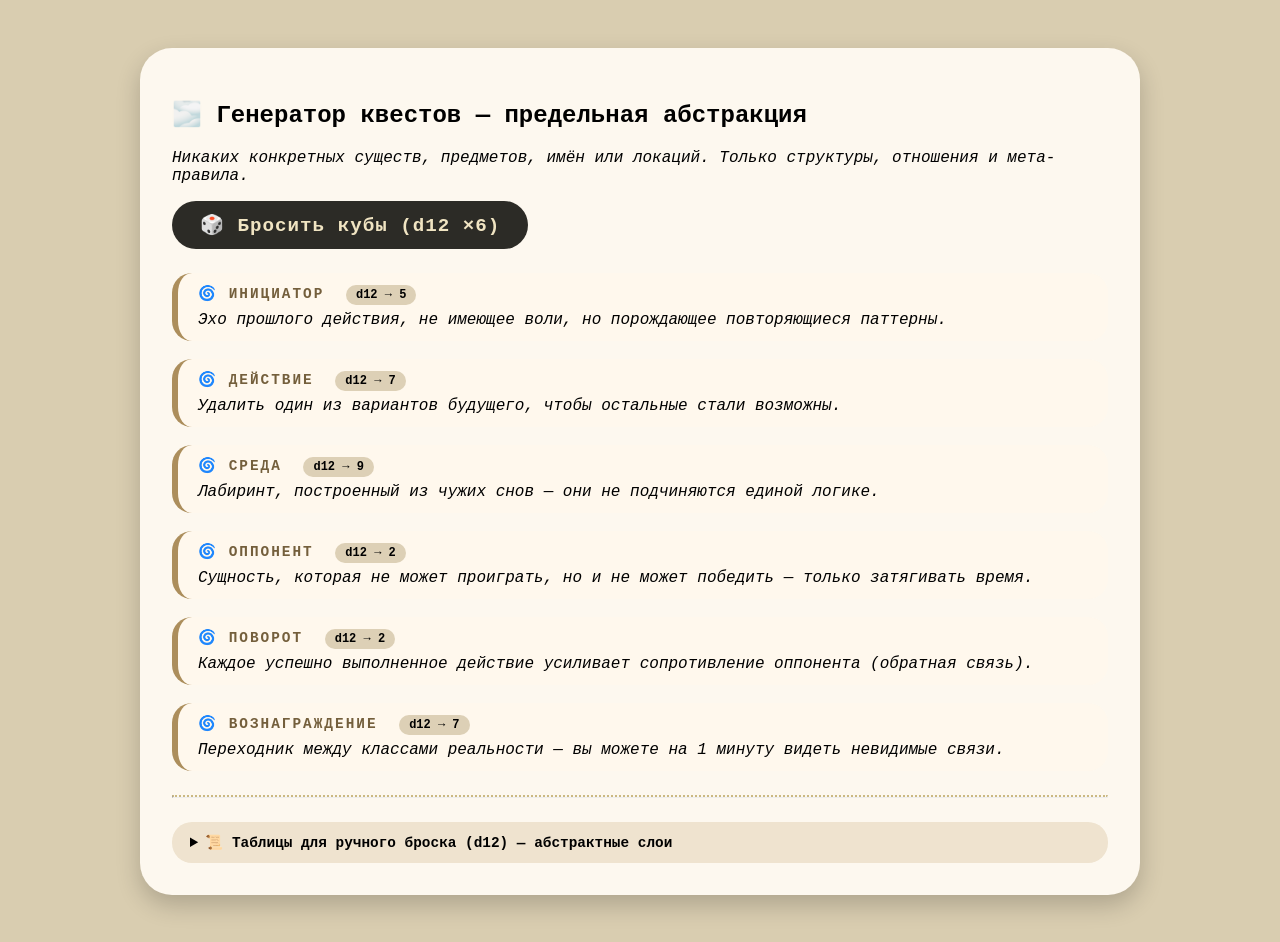
==== generators/quests.html @ 2446f53f "Rename Квесты.html to quests.html" ====
<!DOCTYPE html>
<html lang="ru">
<head>
    <meta charset="UTF-8">
    <title>Абстрактнейший генератор квестов | D&D</title>
    <style>
        body { background: #d9cdb0; font-family: 'Courier New', monospace; max-width: 1000px; margin: 2rem auto; padding: 1rem; }
        .container { background: #fdf8ef; border-radius: 32px; padding: 2rem; box-shadow: 0 10px 25px rgba(0,0,0,0.2); }
        button { background: #2c2b26; color: #f0e4c2; border: none; padding: 12px 28px; font-size: 1.2rem; font-family: monospace; border-radius: 60px; cursor: pointer; font-weight: bold; letter-spacing: 1px; }
        button:hover { background: #4a463b; }
        .quest { margin-top: 24px; }
        .category { border-left: 6px solid #ac8e5c; background: #fff8ed; margin: 18px 0; padding: 12px 20px; border-radius: 20px; }
        .cat-name { font-weight: 900; text-transform: uppercase; font-size: 0.9rem; color: #745f3c; letter-spacing: 2px; }
        .dice { background: #ddd0b6; padding: 3px 10px; border-radius: 30px; font-size: 0.75rem; font-weight: bold; margin-left: 12px; }
        hr { margin: 24px 0; border-top: 2px dotted #cbb982; }
        details { background: #efe3cf; padding: 12px 18px; border-radius: 20px; }
        summary { font-weight: bold; cursor: pointer; font-size: 0.9rem; }
    </style>
</head>
<body>
<div class="container">
    <h2>🌫️ Генератор квестов — предельная абстракция</h2>
    <p><em>Никаких конкретных существ, предметов, имён или локаций. Только структуры, отношения и мета-правила.</em></p>
    <button onclick="generateQuest()">🎲 Бросить кубы (d12 ×6)</button>
    <div id="questResult" class="quest"></div>
    <hr>
    <details>
        <summary>📜 Таблицы для ручного броска (d12) — абстрактные слои</summary>
        <div id="manualTables"></div>
    </details>
</div>

<script>
    // Максимально абстрактные таблицы — ни одного конкретного существа, имени, расы, места.
    const tables = {
        инициатор: [
            "Сущность, чьё существование зависит от нестабильного равновесия двух противоположных сил.",
            "Носитель знания, которое не может быть передано прямо, только через цепь событий.",
            "Фрагмент разрушенного целого, стремящийся восстановить связь с другими фрагментами.",
            "Точка бифуркации — выбор, который когда-то не сделали, теперь давит на реальность.",
            "Эхо прошлого действия, не имеющее воли, но порождающее повторяющиеся паттерны.",
            "Система правил, нарушение которых вызывает ответный импульс (инициатор — сама структура).",
            "Пустота, образованная отсутствием того, что должно было существовать.",
            "Агент без идентичности — его роль определяет первый, кто с ним взаимодействует.",
            "Контейнер для чужой судьбы, временно удерживающий её, пока владелец ищет замену.",
            "Существо из параллельного исхода — оно существует только если определённое событие НЕ случилось.",
            "Архитектор ловушки, которая поймала его самого — теперь он ищет внешнее вмешательство.",
            "Нематериальный долг — кто-то обязан совершить действие, но забыл кому и зачем."
        ],
        действие: [
            "Соединить две изолированные системы, чтобы они нейтрализовали взаимные искажения.",
            "Извлечь стабильный объект из зоны, где причинность работает с задержкой.",
            "Следовать маршруту, который определяется не пространством, а последовательностью нарушенных правил.",
            "Прервать цикл, где каждое завершение автоматически запускает начало.",
            "Передать сообщение через среду, искажающую смысл (каждая передача меняет его).",
            "Зафиксировать текущее состояние системы, которое постепенно расплывается как клякса.",
            "Удалить один из вариантов будущего, чтобы остальные стали возможны.",
            "Создать артефакт, который будет действовать только после разрушения своего создателя.",
            "Одновременно присутствовать в нескольких точках вероятности, не коллапсируя их.",
            "Заставить конфликтующие законы локальной реальности занять одну территорию без взрыва.",
            "Скопировать свойство из одной сущности в другую, не уничтожая исходную.",
            "Выполнить условие, которое никто не может запомнить дольше нескольких минут."
        ],
        среда: [
            "Область, где каждое действие порождает эхо в виде второстепенного противоположного эффекта.",
            "Пространство с неевклидовой метрикой — ближайший путь не является кратчайшим.",
            "Слой реальности, где физические объекты имеют приоритет над живыми, и наоборот.",
            "Территория, разделённая на зоны разных темпоральных скоростей.",
            "Место, где память о событиях становится физическим ландшафтом (холмы — воспоминания).",
            "Система зеркал, отражающих не свет, а намерения — каждый видит чужие цели.",
            "Пустота, в которой границы определяются уровнем внимания наблюдателя.",
            "Среда, где отсутствует один фундаментальный закон (например, нет трения или нет случайности).",
            "Лабиринт, построенный из чужих снов — они не подчиняются единой логике.",
            "Статический шум между каналами реальности — там можно услышать неслучившееся.",
            "Зона, инфицированная избыточной причинностью — у каждого следствия тысячи причин.",
            "Платформа, балансирующая между двумя разными наборами физики — переход резок."
        ],
        оппонент: [
            "Структура, поддерживающая текущее состояние хаоса как равновесие — любое изменение делает хуже.",
            "Сущность, которая не может проиграть, но и не может победить — только затягивать время.",
            "Рой микро-агентов, каждый действует случайно, но суммарно создаёт направленное сопротивление.",
            "Автоматический защитник, не различающий добро и зло — только нарушителей протокола.",
            "Паразит, питающийся не материей, а причинно-следственными связями.",
            "Копия инициатора, порождённая искажением первого шага квеста.",
            "Живое уравнение — оппонент является математической функцией, искажающей входные данные.",
            "Существо, чья форма и свойства зависят от страхов наблюдателя, но не конкретных — абстрактных (страх неизвестности).",
            "Нейтральная сила, которая просто выполняет контракт, заключённый неизвестно кем.",
            "Маска без лица — принимает любую роль, необходимую для остановки изменений.",
            "Аномалия, которая не атакует, а замедляет, усложняет, запутывает — без враждебности.",
            "Коллективный разум, голосующий за каждое действие — решение принимается с задержкой в 1d4 хода."
        ],
        поворот: [
            "Реальная цель противоположна заявленной — и заказчик этого не знает (информация искажена).",
            "Каждое успешно выполненное действие усиливает сопротивление оппонента (обратная связь).",
            "Среди участников квеста есть элемент, который на самом деле является частью среды.",
            "Финал квеста уже предопределён, но его можно изменить, только нарушив условия старта.",
            "Инициатор и оппонент — две половины одного целого, не знающие об этом.",
            "Никто не хочет результата, все действуют по инерции — отмена квеста тоже опасна.",
            "Пространство само выбирает, кто станет оппонентом, исходя из морального выбора группы.",
            "Награда существует, но после получения она меняет приоритеты персонажей на противоположные.",
            "Временная петля скрыта — группа уже проходила этот квест, но память стёрта.",
            "Третий игрок скрыт — всё происходящее — тест для другого наблюдателя, не для группы.",
            "Условие успеха — не выполнить действие, а убедить всех, что оно выполнено (иллюзия результата).",
            "В конце квест сам выбирает, кто из группы получит опыт, а кто — проклятие, по неизвестному правилу."
        ],
        вознаграждение: [
            "Возможность один раз переопределить одно локальное правило реальности (например, «здесь не работает гравитация»).",
            "Доступ к скрытому каналу информации, где будущее обсуждается в прошедшем времени.",
            "Право задать один вопрос, на который ответит сама структура мироздания (не существо).",
            "Небольшой фрагмент стабильности — его можно вставить в любую аномалию, чтобы заморозить.",
            "Ключ от закрытой комнаты, которой не существует, пока вы его не используете.",
            "Эхо успеха — в критический момент у вас есть шанс повторить удачное действие из прошлого.",
            "Переходник между классами реальности — вы можете на 1 минуту видеть невидимые связи.",
            "Титул, который автоматически признается любой системой, но не даёт материальных прав.",
            "Способность на время «забыть» одно из правил мира (отключить трение, инерцию и т.п.).",
            "Контракт с самим квестом — в будущем вы можете отказаться от любого другого квеста без пени.",
            "Сфера с уменьшенной копией пройденной аномалии — можно использовать как одноразовую ловушку.",
            "Право изменить одну деталь прошлого, не влияющую на основные события (цвет флага, имя третьестепенного духа)."
        ]
    };

    function rollDie(sides) {
        return Math.floor(Math.random() * sides) + 1;
    }

    function generateQuest() {
        const order = ['инициатор', 'действие', 'среда', 'оппонент', 'поворот', 'вознаграждение'];
        let html = '';
        for (let key of order) {
            const list = tables[key];
            const sides = list.length;
            const roll = rollDie(sides);
            const value = list[roll-1];
            html += `
                <div class="category">
                    <span class="cat-name">🌀 ${key.toUpperCase()}</span>
                    <span class="dice">d${sides} → ${roll}</span>
                    <div style="margin-top: 8px; font-style: italic;">${value}</div>
                </div>
            `;
        }
        document.getElementById('questResult').innerHTML = html;
    }

    function buildManualTables() {
        let manual = '';
        for (let [cat, opts] of Object.entries(tables)) {
            manual += `<h4>${cat.toUpperCase()} (d${opts.length})</h4><ul>`;
            opts.forEach((opt, idx) => {
                manual += `<li><strong>${idx+1}:</strong> ${opt}</li>`;
            });
            manual += `</ul>`;
        }
        document.getElementById('manualTables').innerHTML = manual;
    }

    generateQuest();
    buildManualTables();
</script>
</body>
</html>
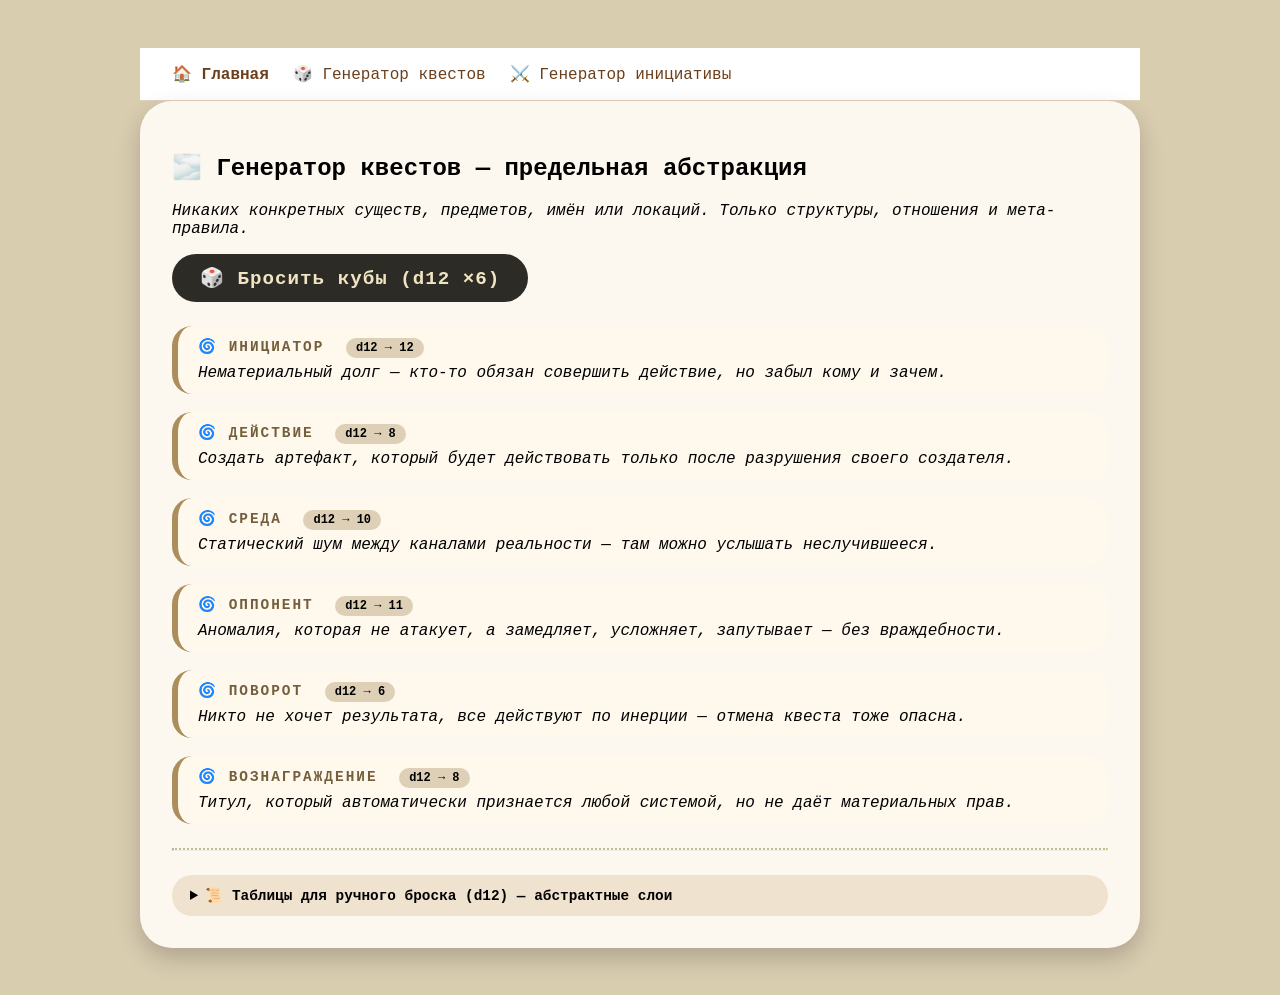
==== commit 60a2cd8c: "Update quests.html" ====
--- a/generators/quests.html
+++ b/generators/quests.html
@@ -18,6 +18,7 @@
     </style>
 </head>
 <body>
+<div id="nav-placeholder"></div>
 <div class="container">
     <h2>🌫️ Генератор квестов — предельная абстракция</h2>
     <p><em>Никаких конкретных существ, предметов, имён или локаций. Только структуры, отношения и мета-правила.</em></p>
@@ -157,5 +158,6 @@
     generateQuest();
     buildManualTables();
 </script>
+<script src="../shared/navigation.js"></script>
 </body>
 </html>
